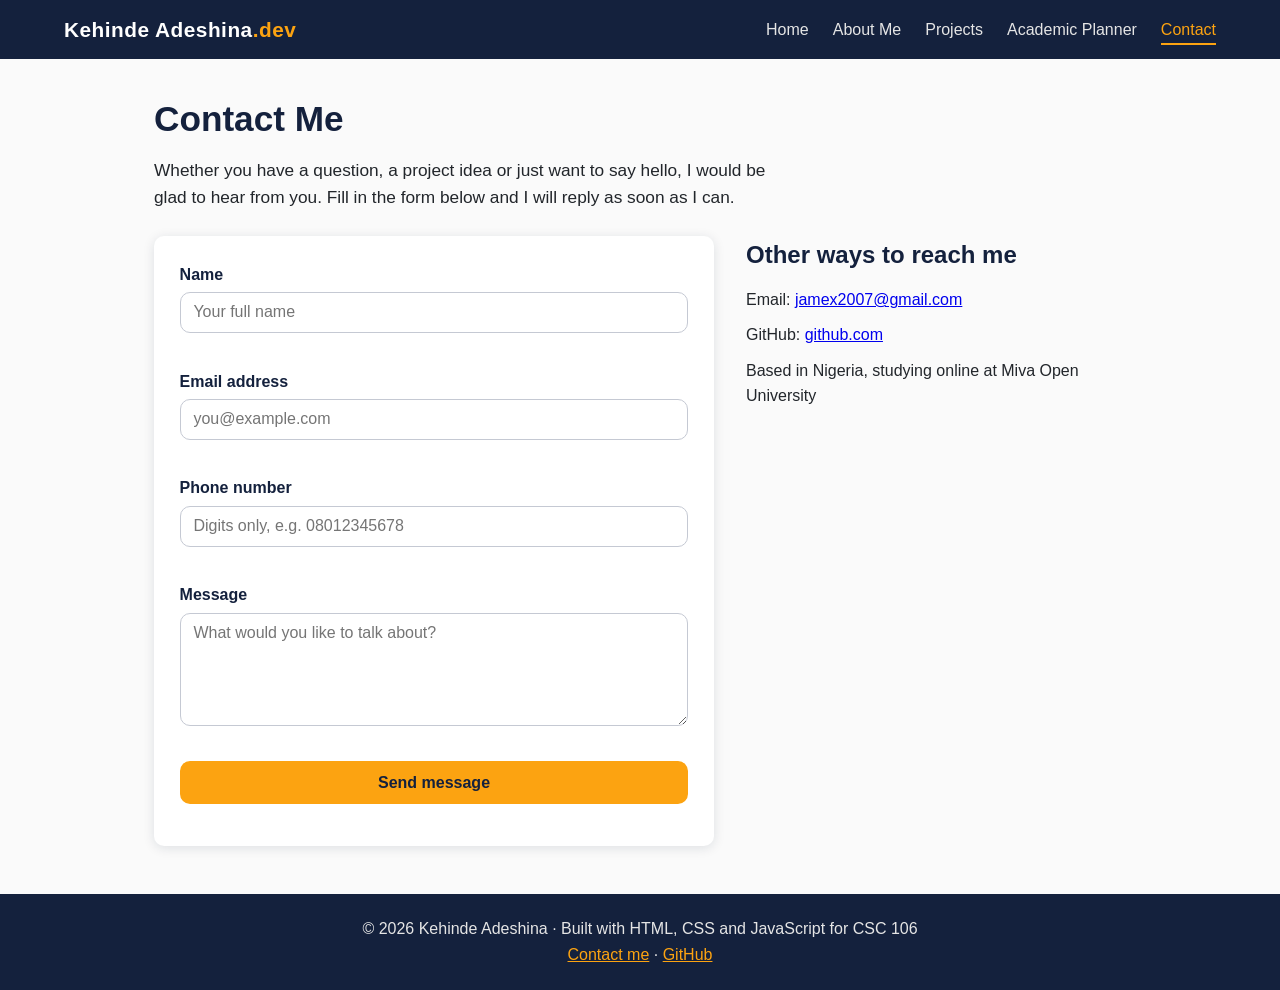
==== contact.html @ 19460781 "Upload completed CSC 106 website" ====
<!DOCTYPE html>
<html lang="en">
<head>
  <meta charset="UTF-8">
  <meta name="viewport" content="width=device-width, initial-scale=1.0">
  <meta name="description" content="Contact form for reaching Kehinde Adeshina.">
  <title>Kehinde Adeshina | Contact</title>
  <link rel="stylesheet" href="css/style.css">
</head>
<body>

  <header class="site-header">
    <a class="brand" href="index.html">Kehinde Adeshina<span>.dev</span></a>
    <button class="nav-toggle" id="navToggle" aria-label="Toggle navigation menu">&#9776;</button>
    <nav class="site-nav" id="siteNav" aria-label="Main navigation">
      <ul>
        <li><a href="index.html">Home</a></li>
        <li><a href="about.html">About Me</a></li>
        <li><a href="projects.html">Projects</a></li>
        <li><a href="planner.html">Academic Planner</a></li>
        <li><a href="contact.html" aria-current="page">Contact</a></li>
      </ul>
    </nav>
  </header>

  <main>
    <h1>Contact Me</h1>
    <p class="lead">Whether you have a question, a project idea or just want to say hello, I would be glad to hear from you. Fill in the form below and I will reply as soon as I can.</p>

    <div class="contact-wrapper">
      <form id="contactForm" class="contact-form" novalidate>
        <div class="form-group">
          <label for="name">Name</label>
          <input type="text" id="name" name="name" placeholder="Your full name">
          <span class="error-message" id="nameError" aria-live="polite"></span>
        </div>

        <div class="form-group">
          <label for="email">Email address</label>
          <input type="email" id="email" name="email" placeholder="you@example.com">
          <span class="error-message" id="emailError" aria-live="polite"></span>
        </div>

        <div class="form-group">
          <label for="phone">Phone number</label>
          <input type="tel" id="phone" name="phone" placeholder="Digits only, e.g. 08012345678">
          <span class="error-message" id="phoneError" aria-live="polite"></span>
        </div>

        <div class="form-group">
          <label for="message">Message</label>
          <textarea id="message" name="message" rows="5" placeholder="What would you like to talk about?"></textarea>
          <span class="error-message" id="messageError" aria-live="polite"></span>
        </div>

        <button type="submit" class="btn">Send message</button>
        <p id="formStatus" aria-live="polite"></p>
      </form>

      <aside class="contact-aside">
        <h2>Other ways to reach me</h2>
        <ul class="contact-list">
          <li>Email: <a href="mailto:jamex2007@gmail.com">jamex2007@gmail.com</a></li>
          <li>GitHub: <a href="https://github.com/" rel="noopener">github.com</a></li>
          <li>Based in Nigeria, studying online at Miva Open University</li>
        </ul>
      </aside>
    </div>
  </main>

  <footer class="site-footer">
    <p>&copy; <span id="year"></span> Kehinde Adeshina &middot; Built with HTML, CSS and JavaScript for CSC 106</p>
    <p><a href="contact.html">Contact me</a> &middot; <a href="https://github.com/" rel="noopener">GitHub</a></p>
  </footer>

  <script src="js/script.js"></script>
</body>
</html>
---- css/style.css ----
/* ============================================================
   style.css - external stylesheet shared by every page
   Colour scheme: deep navy (#14213d), amber (#fca311),
   soft grey (#e5e5e5) on an off-white background.
   ============================================================ */

:root {
  --navy: #14213d;
  --navy-light: #1f2f55;
  --amber: #fca311;
  --grey: #e5e5e5;
  --text: #22262b;
  --white: #ffffff;
  --danger: #b3261e;
  --success-bg: #d9f2e3;
  --success-text: #1d7a46;
  --radius: 10px;
  --shadow: 0 2px 12px rgba(20, 33, 61, 0.12);
}

* {
  box-sizing: border-box;
  margin: 0;
  padding: 0;
}

html {
  scroll-behavior: smooth;
}

body {
  font-family: "Segoe UI", Tahoma, Geneva, Verdana, sans-serif;
  color: var(--text);
  background-color: #fafafa;
  line-height: 1.6;
}

img {
  max-width: 100%;
  height: auto;
  display: block;
}

/* Accessible way to hide labels visually but keep them for screen readers */
.visually-hidden {
  position: absolute;
  width: 1px;
  height: 1px;
  overflow: hidden;
  clip: rect(0 0 0 0);
  white-space: nowrap;
}

/* ---------- Header and navigation (Flexbox) ---------- */

.site-header {
  position: sticky;
  top: 0;
  z-index: 10;
  display: flex;
  align-items: center;
  justify-content: space-between;
  background-color: var(--navy);
  padding: 0.8rem 5%;
}

.brand {
  color: var(--white);
  font-size: 1.3rem;
  font-weight: 700;
  text-decoration: none;
  letter-spacing: 0.5px;
}

.brand span {
  color: var(--amber);
}

.site-nav ul {
  display: flex;
  gap: 1.5rem;
  list-style: none;
}

.site-nav a {
  color: var(--grey);
  text-decoration: none;
  padding: 0.35rem 0;
  border-bottom: 2px solid transparent;
  transition: color 0.25s ease, border-color 0.25s ease;
}

.site-nav a:hover,
.site-nav a:focus,
.site-nav a[aria-current="page"] {
  color: var(--amber);
  border-bottom-color: var(--amber);
}

.nav-toggle {
  display: none;
  background: none;
  border: none;
  color: var(--white);
  font-size: 1.6rem;
  cursor: pointer;
}

/* ---------- Main layout ---------- */

main {
  max-width: 1100px;
  margin: 0 auto;
  padding: 2rem 5% 3rem;
}

h1 {
  color: var(--navy);
  font-size: 2.2rem;
  margin-bottom: 0.6rem;
}

h2 {
  color: var(--navy);
  margin: 1.8rem 0 0.8rem;
}

section {
  margin-bottom: 1.5rem;
}

.lead {
  font-size: 1.08rem;
  max-width: 65ch;
  margin-bottom: 1.5rem;
}

/* ---------- Hero (homepage) ---------- */

@keyframes fadeUp {
  from {
    opacity: 0;
    transform: translateY(18px);
  }
  to {
    opacity: 1;
    transform: translateY(0);
  }
}

.hero {
  display: flex;
  align-items: center;
  gap: 2.5rem;
  padding: 2rem 0;
  animation: fadeUp 0.8s ease both;
}

.profile-photo {
  width: 230px;
  height: 230px;
  border-radius: 50%;
  border: 6px solid var(--amber);
  box-shadow: var(--shadow);
}

figure figcaption {
  margin-top: 0.6rem;
  text-align: center;
  font-size: 0.85rem;
  color: #555;
}

.tagline {
  color: var(--amber);
  font-weight: 600;
  margin-bottom: 1rem;
}

.hero-text p {
  margin-bottom: 1rem;
  max-width: 60ch;
}

.hero-actions {
  display: flex;
  flex-wrap: wrap;
  gap: 0.8rem;
}

/* ---------- Buttons ---------- */

.btn {
  display: inline-block;
  background-color: var(--amber);
  color: var(--navy);
  font-weight: 600;
  font-size: 1rem;
  padding: 0.65rem 1.4rem;
  border: 2px solid var(--amber);
  border-radius: var(--radius);
  text-decoration: none;
  cursor: pointer;
  transition: transform 0.2s ease, background-color 0.2s ease;
}

.btn:hover,
.btn:focus {
  transform: translateY(-3px);
  background-color: #e0910c;
}

.btn-outline {
  background-color: transparent;
  color: var(--navy);
}

.btn-outline:hover,
.btn-outline:focus {
  background-color: var(--amber);
}

/* ---------- Cards (CSS Grid) ---------- */

.card-grid {
  display: grid;
  grid-template-columns: repeat(auto-fit, minmax(240px, 1fr));
  gap: 1.5rem;
  margin-top: 1rem;
}

.card {
  background-color: var(--white);
  border-radius: var(--radius);
  padding: 1.5rem;
  box-shadow: var(--shadow);
  transition: transform 0.25s ease, box-shadow 0.25s ease;
}

.card:hover {
  transform: translateY(-6px);
  box-shadow: 0 8px 20px rgba(20, 33, 61, 0.18);
}

.card h3 {
  color: var(--navy);
  margin-bottom: 0.5rem;
}

/* ---------- Audio section ---------- */

.audio-section audio {
  width: 100%;
  max-width: 420px;
  margin-top: 0.5rem;
}

/* ---------- Tables ---------- */

.data-table {
  width: 100%;
  border-collapse: collapse;
  background-color: var(--white);
  box-shadow: var(--shadow);
  border-radius: var(--radius);
  overflow: hidden;
  margin-top: 1rem;
}

.data-table caption {
  caption-side: bottom;
  padding: 0.6rem;
  font-size: 0.85rem;
  color: #555;
}

.data-table th {
  background-color: var(--navy);
  color: var(--white);
  text-align: left;
  padding: 0.75rem 1rem;
}

.data-table td {
  padding: 0.7rem 1rem;
  border-bottom: 1px solid var(--grey);
}

.data-table tbody tr:nth-child(even) {
  background-color: #f3f5f9;
}

/* ---------- Skills and hobbies ---------- */

.skill-list {
  list-style: none;
  max-width: 560px;
}

.skill-list li {
  margin-bottom: 1rem;
}

.skill-name {
  display: block;
  font-weight: 600;
  margin-bottom: 0.3rem;
}

.skill-bar {
  height: 10px;
  background-color: var(--grey);
  border-radius: 6px;
  overflow: hidden;
}

.skill-bar span {
  display: block;
  height: 100%;
  border-radius: 6px;
  background: linear-gradient(90deg, var(--navy), var(--amber));
  transition: width 0.6s ease;
}

.hobby-list {
  padding-left: 1.3rem;
}

.hobby-list li {
  margin-bottom: 0.4rem;
}

/* ---------- Projects page ---------- */

.project-grid {
  display: grid;
  grid-template-columns: repeat(auto-fit, minmax(280px, 1fr));
  gap: 1.8rem;
}

.project-card {
  background-color: var(--white);
  border-radius: var(--radius);
  box-shadow: var(--shadow);
  overflow: hidden;
  transition: transform 0.25s ease, box-shadow 0.25s ease;
}

.project-card:hover {
  transform: translateY(-6px);
  box-shadow: 0 8px 20px rgba(20, 33, 61, 0.18);
}

.project-body {
  padding: 1.2rem 1.4rem 1.5rem;
}

.project-body h2 {
  margin-top: 0;
  font-size: 1.25rem;
}

.tags {
  list-style: none;
  display: flex;
  flex-wrap: wrap;
  gap: 0.5rem;
  margin: 0.9rem 0;
}

.tags li {
  background-color: var(--navy);
  color: var(--white);
  font-size: 0.75rem;
  padding: 0.25rem 0.65rem;
  border-radius: 20px;
}

.project-links a {
  margin-right: 1.2rem;
  font-weight: 600;
  color: var(--navy);
}

.project-links a:hover {
  color: var(--amber);
}

/* ---------- Academic planner ---------- */

.task-form {
  display: flex;
  flex-wrap: wrap;
  gap: 0.8rem;
  margin: 1.2rem 0 0.4rem;
}

.task-form input {
  flex: 1;
  min-width: 180px;
  padding: 0.65rem 0.8rem;
  font-size: 1rem;
  border: 1px solid #c5c9d3;
  border-radius: var(--radius);
}

.task-form input:focus {
  outline: 2px solid var(--amber);
  border-color: var(--amber);
}

.task-summary {
  font-weight: 600;
  color: var(--navy);
  margin: 1rem 0;
}

.task-list {
  list-style: none;
}

.task-list li {
  display: flex;
  align-items: center;
  gap: 0.8rem;
  background-color: var(--white);
  padding: 0.8rem 1rem;
  border-radius: var(--radius);
  box-shadow: var(--shadow);
  margin-bottom: 0.7rem;
  animation: fadeUp 0.3s ease;
}

.task-text {
  flex: 1;
}

.task-date {
  font-size: 0.8rem;
  color: #666;
}

.task-list li.done .task-text {
  text-decoration: line-through;
  color: #8a8f98;
}

.icon-btn {
  width: 34px;
  height: 34px;
  border: none;
  border-radius: 50%;
  font-size: 0.95rem;
  cursor: pointer;
  transition: transform 0.15s ease;
}

.icon-btn:hover {
  transform: scale(1.15);
}

.complete-btn {
  background-color: var(--success-bg);
  color: var(--success-text);
}

.delete-btn {
  background-color: #fbe0e0;
  color: var(--danger);
}

/* ---------- Contact page ---------- */

.contact-wrapper {
  display: grid;
  grid-template-columns: minmax(280px, 560px) minmax(220px, 1fr);
  gap: 2rem;
  align-items: start;
}

.contact-form {
  display: grid;
  gap: 1rem;
  background-color: var(--white);
  padding: 1.6rem;
  border-radius: var(--radius);
  box-shadow: var(--shadow);
}

.form-group {
  display: grid;
  gap: 0.3rem;
}

.contact-form label {
  font-weight: 600;
  color: var(--navy);
}

.contact-form input,
.contact-form textarea {
  padding: 0.65rem 0.8rem;
  font-size: 1rem;
  font-family: inherit;
  border: 1px solid #c5c9d3;
  border-radius: var(--radius);
}

.contact-form input:focus,
.contact-form textarea:focus {
  outline: 2px solid var(--amber);
  border-color: var(--amber);
}

.contact-form input.invalid,
.contact-form textarea.invalid {
  border-color: var(--danger);
}

.error-message {
  color: var(--danger);
  font-size: 0.85rem;
  min-height: 1.1em;
}

#formStatus.success {
  background-color: var(--success-bg);
  color: var(--success-text);
  padding: 0.8rem 1rem;
  border-radius: var(--radius);
}

.contact-aside h2 {
  margin-top: 0;
}

.contact-list {
  list-style: none;
}

.contact-list li {
  margin-bottom: 0.6rem;
}

/* ---------- Footer ---------- */

.site-footer {
  background-color: var(--navy);
  color: var(--grey);
  text-align: center;
  padding: 1.4rem 5%;
}

.site-footer a {
  color: var(--amber);
}

/* ---------- Responsive design (mobile first adjustments) ---------- */

@media (max-width: 700px) {
  .nav-toggle {
    display: block;
  }

  .site-nav {
    position: absolute;
    top: 100%;
    left: 0;
    right: 0;
    background-color: var(--navy);
    max-height: 0;
    overflow: hidden;
    transition: max-height 0.35s ease;
  }

  .site-nav.open {
    max-height: 320px;
  }

  .site-nav ul {
    flex-direction: column;
    gap: 0;
    padding: 0.8rem 5% 1.2rem;
  }

  .site-nav li {
    padding: 0.45rem 0;
  }

  .hero {
    flex-direction: column;
    text-align: center;
  }

  .hero-actions {
    justify-content: center;
  }

  h1 {
    font-size: 1.7rem;
  }

  .task-form {
    flex-direction: column;
  }

  .contact-wrapper {
    grid-template-columns: 1fr;
  }
}
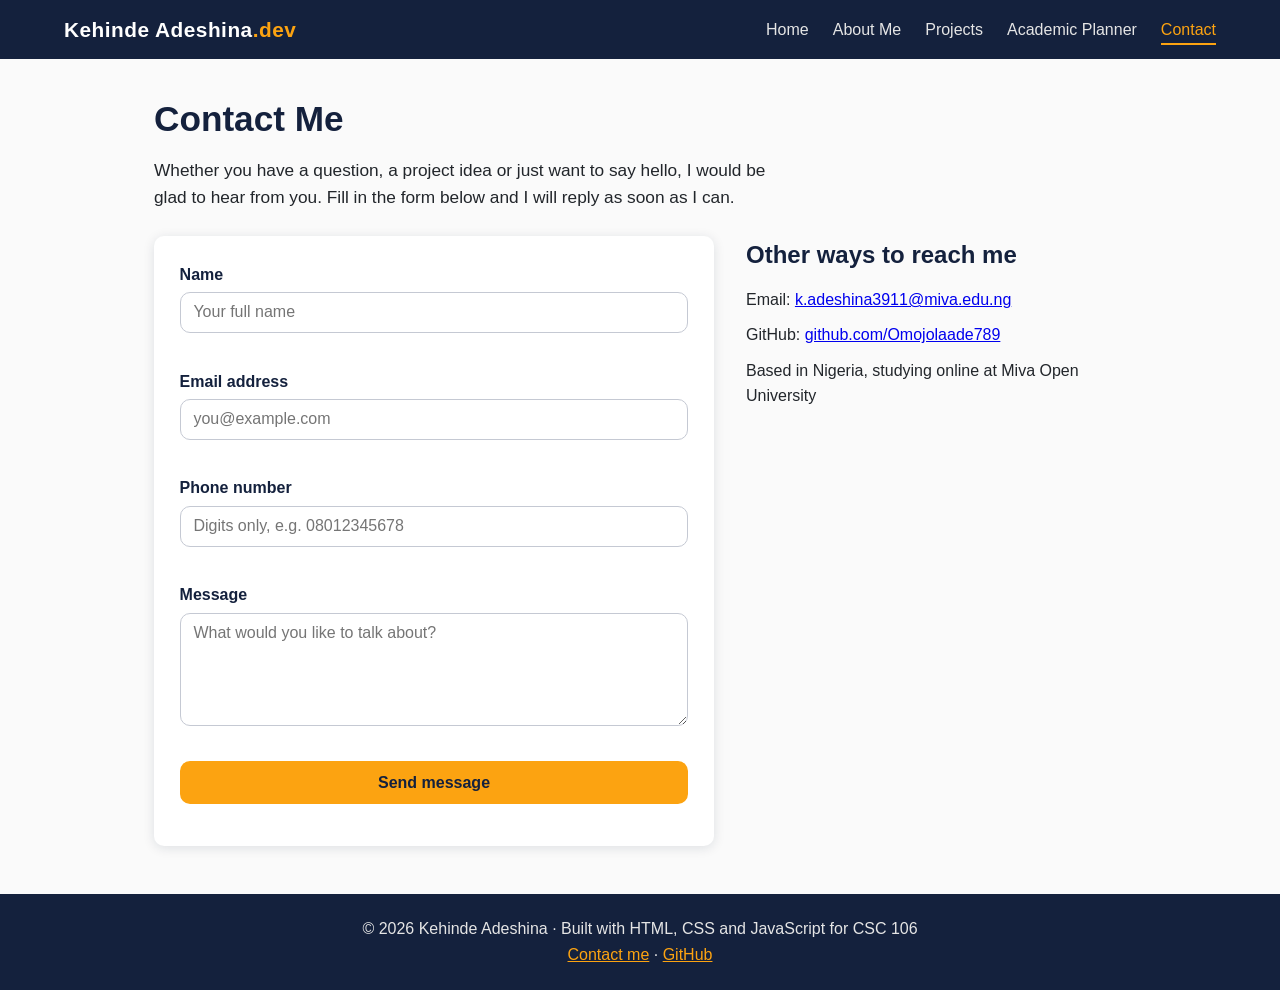
==== commit 3757a2d4: "Update contact.html" ====
--- a/contact.html
+++ b/contact.html
@@ -60,8 +60,8 @@
       <aside class="contact-aside">
         <h2>Other ways to reach me</h2>
         <ul class="contact-list">
-          <li>Email: <a href="mailto:jamex2007@gmail.com">jamex2007@gmail.com</a></li>
-          <li>GitHub: <a href="https://github.com/" rel="noopener">github.com</a></li>
+          <li>Email: <a href="mailto:k.adeshina3911@miva.edu.ng">k.adeshina3911@miva.edu.ng</a></li>
+          <li>GitHub: <a href="https://github.com/Omojolaade789" rel="noopener">github.com/Omojolaade789</a></li>
           <li>Based in Nigeria, studying online at Miva Open University</li>
         </ul>
       </aside>
